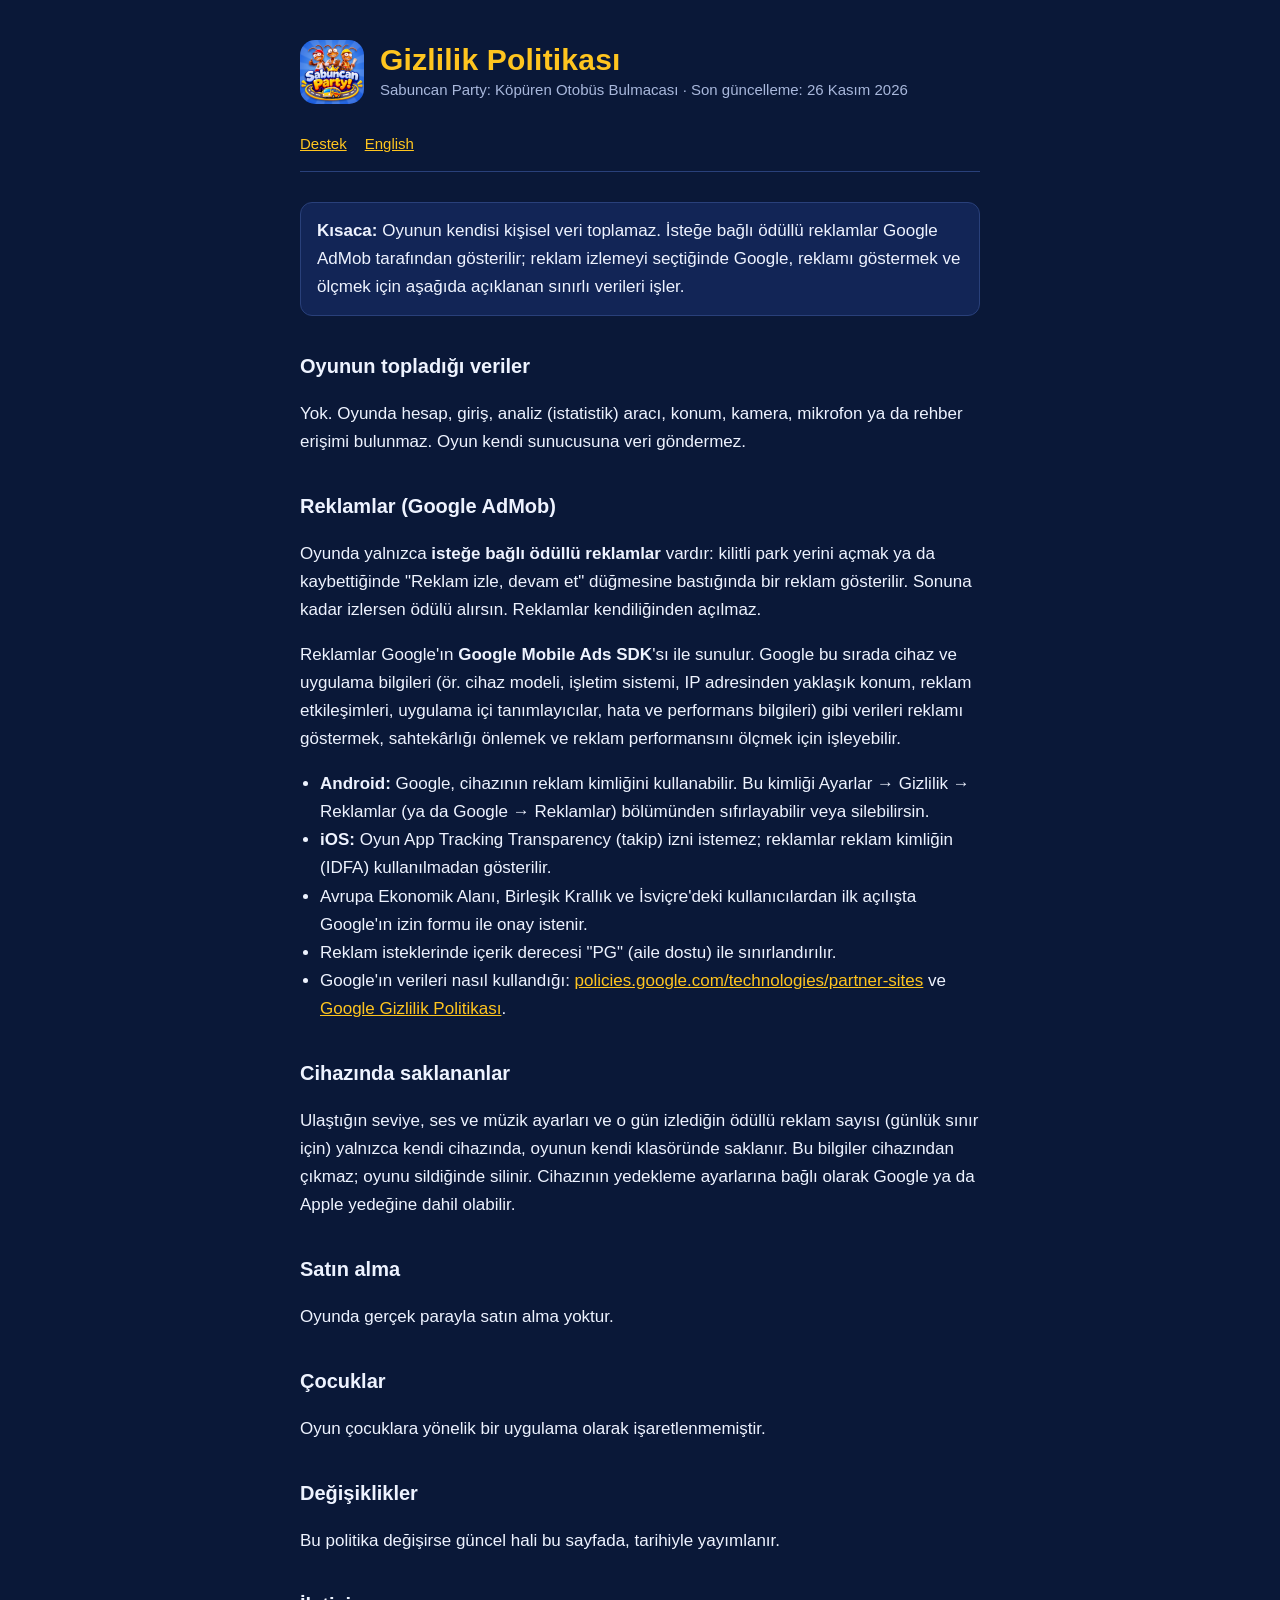
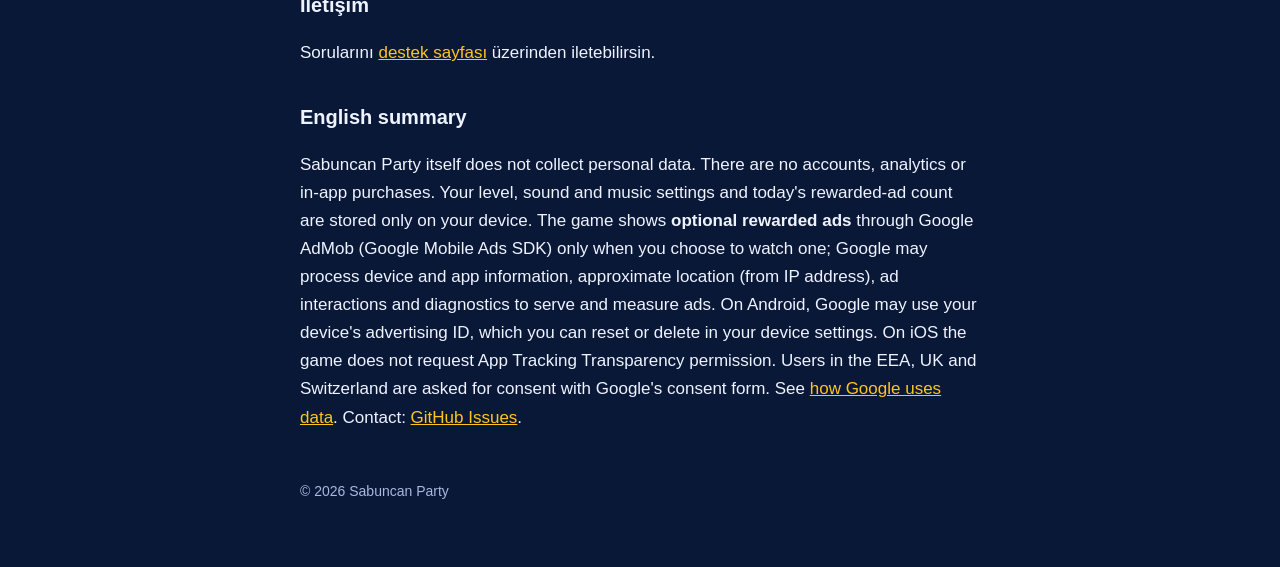
==== sabuncan-privacy.html @ 877e981e "Sabuncan Party gizlilik politikasi sayfasi Co-Authored-By: Claude Opus 5.5 <noreply@anthropic.com>" ====
<!doctype html>
<html lang="tr"><head><meta charset="utf-8"><meta name="viewport" content="width=device-width,initial-scale=1">
<title>Gizlilik Politikası · Sabuncan Party</title><link rel="stylesheet" href="style.css"></head>
<body><main>
<header><img src="sabuncan-icon.png" alt=""><div><h1>Gizlilik Politikası</h1><p>Sabuncan Party: Köpüren Otobüs Bulmacası · Son güncelleme: 26 Kasım 2026</p></div></header>
<nav><a href="support.html">Destek</a><a href="#en">English</a></nav>

<p class="note"><strong>Kısaca:</strong> Oyunun kendisi kişisel veri toplamaz. İsteğe bağlı ödüllü reklamlar Google AdMob tarafından gösterilir; reklam izlemeyi seçtiğinde Google, reklamı göstermek ve ölçmek için aşağıda açıklanan sınırlı verileri işler.</p>

<h2>Oyunun topladığı veriler</h2>
<p>Yok. Oyunda hesap, giriş, analiz (istatistik) aracı, konum, kamera, mikrofon ya da rehber erişimi bulunmaz. Oyun kendi sunucusuna veri göndermez.</p>

<h2>Reklamlar (Google AdMob)</h2>
<p>Oyunda yalnızca <strong>isteğe bağlı ödüllü reklamlar</strong> vardır: kilitli park yerini açmak ya da kaybettiğinde "Reklam izle, devam et" düğmesine bastığında bir reklam gösterilir. Sonuna kadar izlersen ödülü alırsın. Reklamlar kendiliğinden açılmaz.</p>
<p>Reklamlar Google'ın <strong>Google Mobile Ads SDK</strong>'sı ile sunulur. Google bu sırada cihaz ve uygulama bilgileri (ör. cihaz modeli, işletim sistemi, IP adresinden yaklaşık konum, reklam etkileşimleri, uygulama içi tanımlayıcılar, hata ve performans bilgileri) gibi verileri reklamı göstermek, sahtekârlığı önlemek ve reklam performansını ölçmek için işleyebilir.</p>
<ul>
<li><strong>Android:</strong> Google, cihazının reklam kimliğini kullanabilir. Bu kimliği Ayarlar → Gizlilik → Reklamlar (ya da Google → Reklamlar) bölümünden sıfırlayabilir veya silebilirsin.</li>
<li><strong>iOS:</strong> Oyun App Tracking Transparency (takip) izni istemez; reklamlar reklam kimliğin (IDFA) kullanılmadan gösterilir.</li>
<li>Avrupa Ekonomik Alanı, Birleşik Krallık ve İsviçre'deki kullanıcılardan ilk açılışta Google'ın izin formu ile onay istenir.</li>
<li>Reklam isteklerinde içerik derecesi "PG" (aile dostu) ile sınırlandırılır.</li>
<li>Google'ın verileri nasıl kullandığı: <a href="https://policies.google.com/technologies/partner-sites">policies.google.com/technologies/partner-sites</a> ve <a href="https://policies.google.com/privacy">Google Gizlilik Politikası</a>.</li>
</ul>

<h2>Cihazında saklananlar</h2>
<p>Ulaştığın seviye, ses ve müzik ayarları ve o gün izlediğin ödüllü reklam sayısı (günlük sınır için) yalnızca kendi cihazında, oyunun kendi klasöründe saklanır. Bu bilgiler cihazından çıkmaz; oyunu sildiğinde silinir. Cihazının yedekleme ayarlarına bağlı olarak Google ya da Apple yedeğine dahil olabilir.</p>

<h2>Satın alma</h2>
<p>Oyunda gerçek parayla satın alma yoktur.</p>

<h2>Çocuklar</h2>
<p>Oyun çocuklara yönelik bir uygulama olarak işaretlenmemiştir.</p>

<h2>Değişiklikler</h2>
<p>Bu politika değişirse güncel hali bu sayfada, tarihiyle yayımlanır.</p>

<h2>İletişim</h2>
<p>Sorularını <a href="https://github.com/kdar2/cilgin-hamamcanlar/issues">destek sayfası</a> üzerinden iletebilirsin.</p>

<h2 id="en">English summary</h2>
<p>Sabuncan Party itself does not collect personal data. There are no accounts, analytics or in-app purchases. Your level, sound and music settings and today's rewarded-ad count are stored only on your device. The game shows <strong>optional rewarded ads</strong> through Google AdMob (Google Mobile Ads SDK) only when you choose to watch one; Google may process device and app information, approximate location (from IP address), ad interactions and diagnostics to serve and measure ads. On Android, Google may use your device's advertising ID, which you can reset or delete in your device settings. On iOS the game does not request App Tracking Transparency permission. Users in the EEA, UK and Switzerland are asked for consent with Google's consent form. See <a href="https://policies.google.com/technologies/partner-sites">how Google uses data</a>. Contact: <a href="https://github.com/kdar2/cilgin-hamamcanlar/issues">GitHub Issues</a>.</p>

<footer>© 2026 Sabuncan Party</footer>
</main></body></html>
---- style.css ----
:root { --navy:#0a1838; --navy-2:#122556; --gold:#ffc51f; --text:#eef3ff; --muted:#a9b8dc; --line:#29407a; }
* { box-sizing:border-box; }
html { -webkit-text-size-adjust:100%; }
body { margin:0; background:var(--navy); color:var(--text); font:17px/1.65 -apple-system, BlinkMacSystemFont, "Segoe UI", Roboto, sans-serif; }
main { max-width:720px; margin:0 auto; padding:40px 20px 64px; }
header { display:flex; align-items:center; gap:16px; margin-bottom:28px; }
header img { width:64px; height:64px; border-radius:15px; }
header p { margin:0; color:var(--muted); font-size:15px; }
h1 { font-size:30px; line-height:1.2; margin:0; color:var(--gold); letter-spacing:.2px; }
h2 { font-size:20px; margin:34px 0 8px; }
a { color:var(--gold); }
nav { display:flex; gap:18px; margin:0 0 30px; padding-bottom:14px; border-bottom:1px solid var(--line); font-size:15px; }
.note { background:var(--navy-2); border:1px solid var(--line); border-radius:12px; padding:14px 16px; }
footer { margin-top:48px; color:var(--muted); font-size:14px; }
ul { padding-left:20px; }
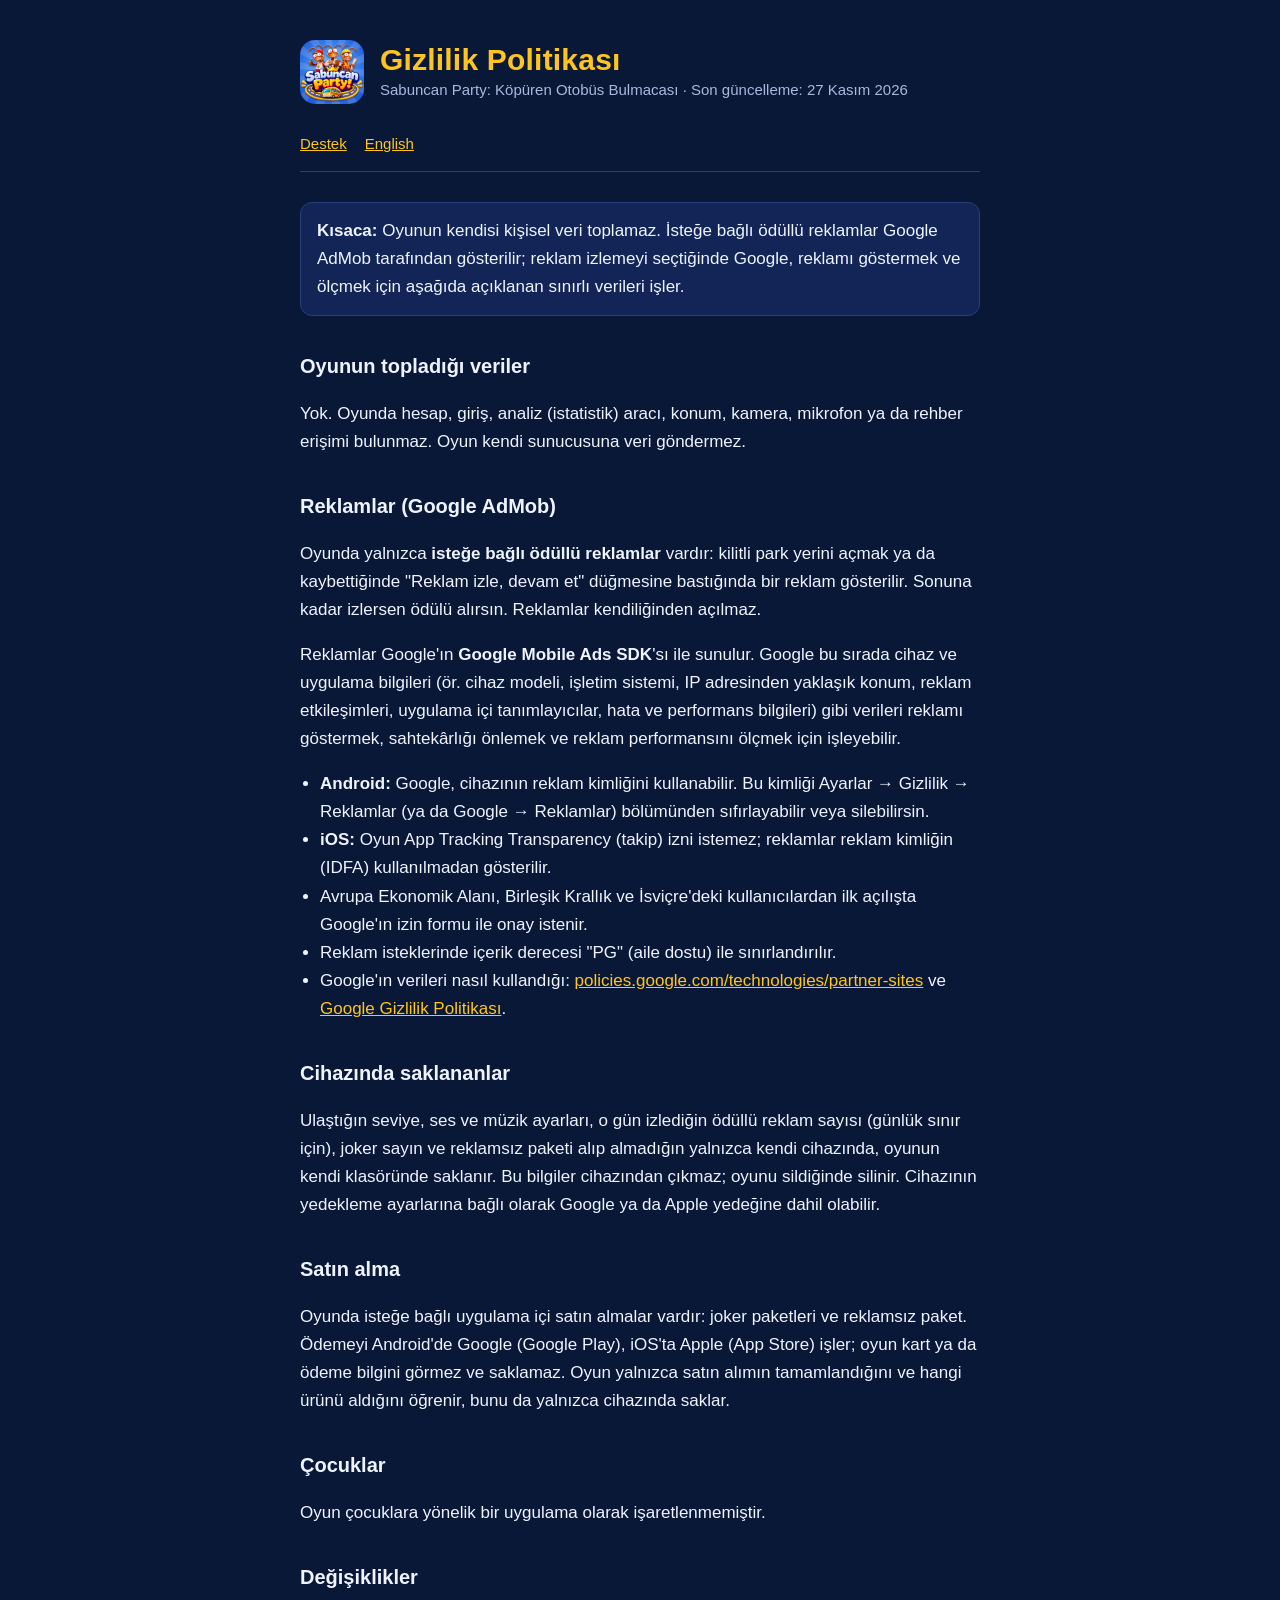
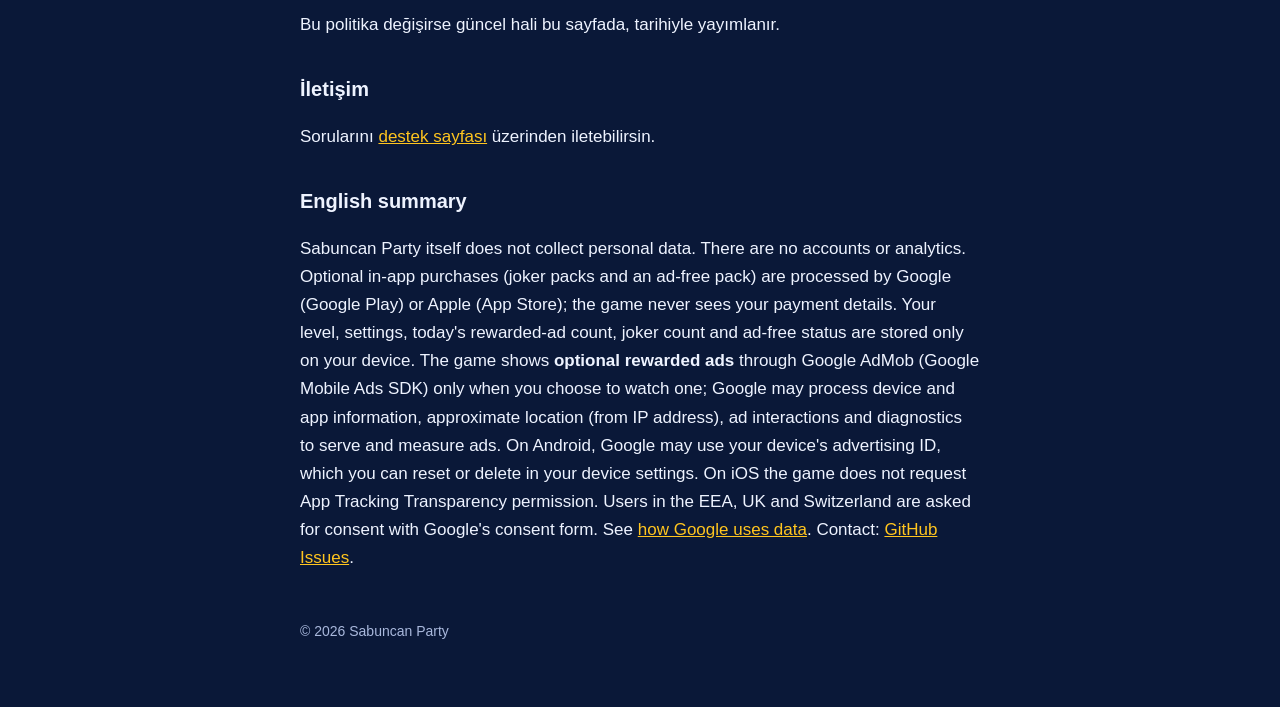
==== commit ffff6c9f: "Sabuncan gizlilik: joker ve reklamsiz paket satin almalari Co-Authored-By: Claude Opus 5.5 <noreply@" ====
--- a/sabuncan-privacy.html
+++ b/sabuncan-privacy.html
@@ -2,7 +2,7 @@
 <html lang="tr"><head><meta charset="utf-8"><meta name="viewport" content="width=device-width,initial-scale=1">
 <title>Gizlilik Politikası · Sabuncan Party</title><link rel="stylesheet" href="style.css"></head>
 <body><main>
-<header><img src="sabuncan-icon.png" alt=""><div><h1>Gizlilik Politikası</h1><p>Sabuncan Party: Köpüren Otobüs Bulmacası · Son güncelleme: 26 Kasım 2026</p></div></header>
+<header><img src="sabuncan-icon.png" alt=""><div><h1>Gizlilik Politikası</h1><p>Sabuncan Party: Köpüren Otobüs Bulmacası · Son güncelleme: 27 Kasım 2026</p></div></header>
 <nav><a href="support.html">Destek</a><a href="#en">English</a></nav>
 
 <p class="note"><strong>Kısaca:</strong> Oyunun kendisi kişisel veri toplamaz. İsteğe bağlı ödüllü reklamlar Google AdMob tarafından gösterilir; reklam izlemeyi seçtiğinde Google, reklamı göstermek ve ölçmek için aşağıda açıklanan sınırlı verileri işler.</p>
@@ -22,10 +22,10 @@
 </ul>
 
 <h2>Cihazında saklananlar</h2>
-<p>Ulaştığın seviye, ses ve müzik ayarları ve o gün izlediğin ödüllü reklam sayısı (günlük sınır için) yalnızca kendi cihazında, oyunun kendi klasöründe saklanır. Bu bilgiler cihazından çıkmaz; oyunu sildiğinde silinir. Cihazının yedekleme ayarlarına bağlı olarak Google ya da Apple yedeğine dahil olabilir.</p>
+<p>Ulaştığın seviye, ses ve müzik ayarları, o gün izlediğin ödüllü reklam sayısı (günlük sınır için), joker sayın ve reklamsız paketi alıp almadığın yalnızca kendi cihazında, oyunun kendi klasöründe saklanır. Bu bilgiler cihazından çıkmaz; oyunu sildiğinde silinir. Cihazının yedekleme ayarlarına bağlı olarak Google ya da Apple yedeğine dahil olabilir.</p>
 
 <h2>Satın alma</h2>
-<p>Oyunda gerçek parayla satın alma yoktur.</p>
+<p>Oyunda isteğe bağlı uygulama içi satın almalar vardır: joker paketleri ve reklamsız paket. Ödemeyi Android'de Google (Google Play), iOS'ta Apple (App Store) işler; oyun kart ya da ödeme bilgini görmez ve saklamaz. Oyun yalnızca satın alımın tamamlandığını ve hangi ürünü aldığını öğrenir, bunu da yalnızca cihazında saklar.</p>
 
 <h2>Çocuklar</h2>
 <p>Oyun çocuklara yönelik bir uygulama olarak işaretlenmemiştir.</p>
@@ -37,7 +37,7 @@
 <p>Sorularını <a href="https://github.com/kdar2/cilgin-hamamcanlar/issues">destek sayfası</a> üzerinden iletebilirsin.</p>
 
 <h2 id="en">English summary</h2>
-<p>Sabuncan Party itself does not collect personal data. There are no accounts, analytics or in-app purchases. Your level, sound and music settings and today's rewarded-ad count are stored only on your device. The game shows <strong>optional rewarded ads</strong> through Google AdMob (Google Mobile Ads SDK) only when you choose to watch one; Google may process device and app information, approximate location (from IP address), ad interactions and diagnostics to serve and measure ads. On Android, Google may use your device's advertising ID, which you can reset or delete in your device settings. On iOS the game does not request App Tracking Transparency permission. Users in the EEA, UK and Switzerland are asked for consent with Google's consent form. See <a href="https://policies.google.com/technologies/partner-sites">how Google uses data</a>. Contact: <a href="https://github.com/kdar2/cilgin-hamamcanlar/issues">GitHub Issues</a>.</p>
+<p>Sabuncan Party itself does not collect personal data. There are no accounts or analytics. Optional in-app purchases (joker packs and an ad-free pack) are processed by Google (Google Play) or Apple (App Store); the game never sees your payment details. Your level, settings, today's rewarded-ad count, joker count and ad-free status are stored only on your device. The game shows <strong>optional rewarded ads</strong> through Google AdMob (Google Mobile Ads SDK) only when you choose to watch one; Google may process device and app information, approximate location (from IP address), ad interactions and diagnostics to serve and measure ads. On Android, Google may use your device's advertising ID, which you can reset or delete in your device settings. On iOS the game does not request App Tracking Transparency permission. Users in the EEA, UK and Switzerland are asked for consent with Google's consent form. See <a href="https://policies.google.com/technologies/partner-sites">how Google uses data</a>. Contact: <a href="https://github.com/kdar2/cilgin-hamamcanlar/issues">GitHub Issues</a>.</p>
 
 <footer>© 2026 Sabuncan Party</footer>
 </main></body></html>
